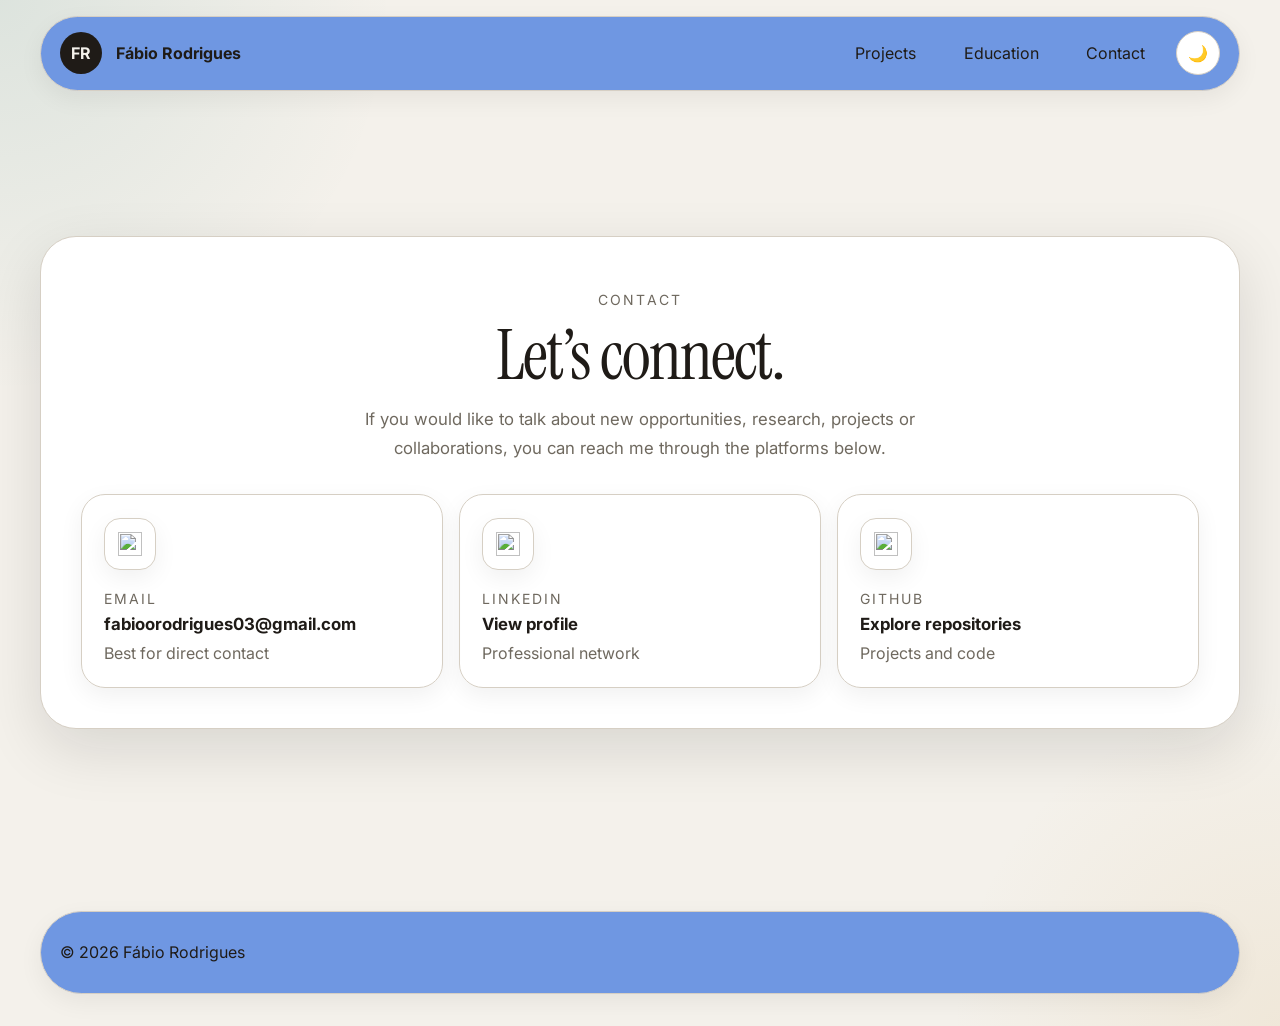
==== contact.html @ 783aea2a "Contact Page Developed" ====
<!DOCTYPE html>
<html lang="pt">
<head>
  <meta charset="UTF-8" />
  <meta name="viewport" content="width=device-width, initial-scale=1.0" />
  <title>Contact | Fábio Rodrigues</title>
  <meta
    name="description"
    content="Página de contacto de Fábio Rodrigues."
  />

  <link rel="preconnect" href="https://fonts.googleapis.com" />
  <link rel="preconnect" href="https://fonts.gstatic.com" crossorigin />
  <link
    href="https://fonts.googleapis.com/css2?family=Instrument+Serif:ital@0;1&family=Inter:wght@400;500;600;700;800&display=swap"
    rel="stylesheet"
  />

  <link rel="stylesheet" href="style.css" />
  <script src="script.js" defer></script>
</head>
<body>
  <a class="skip-link" href="#main">Saltar para o conteúdo</a>

  <header class="site-header">
    <div class="container topbar">
      <a href="index.html" class="brand" aria-label="Homepage de Fábio Rodrigues">
        <span class="brand-mark">FR</span>
        <span class="brand-text">Fábio Rodrigues</span>
      </a>

      <button
        class="menu-toggle"
        type="button"
        aria-label="Abrir menu"
        aria-expanded="false"
        aria-controls="site-menu"
      >
        <span></span>
        <span></span>
        <span></span>
      </button>

      <nav class="site-nav" id="site-menu">
        <a href="projects.html">Projects</a>
        <a href="education.html">Education</a>
        <a href="contact.html" aria-current="page">Contact</a>
        <button class="theme-toggle" type="button" data-theme-toggle aria-label="Mudar tema">
          <span class="theme-icon">🌙</span>
        </button>
      </nav>
    </div>
  </header>

  <main id="main" class="contact-page">
    <section class="contact-hero">
      <div class="container">
        <div class="contact-shell">
          <p class="eyebrow">Contact</p>
          <h1>Let’s connect.</h1>
          <p class="contact-intro">
            If you would like to talk about new opportunities, research, projects or collaborations,
            you can reach me through the platforms below.
          </p>

          <div class="contact-actions">
            <a class="contact-card" href="mailto:fabioorodrigues03@gmail.com">
              <span class="contact-icon" aria-hidden="true">
                <img
                  src="https://cdn.simpleicons.org/gmail/EA4335"
                  alt=""
                  width="24"
                  height="24"
                  loading="lazy"
                />
              </span>
              <span class="contact-label">Email</span>
              <strong>fabioorodrigues03@gmail.com</strong>
              <span class="contact-note">Best for direct contact</span>
            </a>

            <a
              class="contact-card"
              href="https://www.linkedin.com/in/f%C3%A1bio-rodrigues-b05b95277/"
              target="_blank"
              rel="noopener noreferrer"
            >
              <span class="contact-icon" aria-hidden="true">
                <img
                  src="https://upload.wikimedia.org/wikipedia/commons/8/81/LinkedIn_icon.svg"
                  alt=""
                  width="24"
                  height="24"
                  loading="lazy"
                />
              </span>
              <span class="contact-label">LinkedIn</span>
              <strong>View profile</strong>
              <span class="contact-note">Professional network</span>
            </a>

            <a
              class="contact-card"
              href="https://github.com/forodrigues"
              target="_blank"
              rel="noopener noreferrer"
            >
              <span class="contact-icon" aria-hidden="true">
                <img
                  src="https://cdn.simpleicons.org/github/181717"
                  alt=""
                  width="24"
                  height="24"
                  loading="lazy"
                />
              </span>
              <span class="contact-label">GitHub</span>
              <strong>Explore repositories</strong>
              <span class="contact-note">Projects and code</span>
            </a>
          </div>

          
        </div>
      </div>
    </section>
  </main>

  <footer class="site-footer">
    <div class="container topbar">
      <p>© 2026 Fábio Rodrigues</p>
      <div class="footer-links"></div>
    </div>
  </footer>
</body>
</html>
---- style.css ----
:root,
[data-theme="light"] {
  --bg: #f4f1eb;
  --surface: rgba(255, 255, 255, 0.58);
  --surface-solid: #ffffff;
  --text: #1f1b17;
  --muted: #6f695f;
  --line: #d6cfc4;
  --primary: #0f6c68;
  --primary-hover: #0a5451;
  --white: #ffffff;
  --topbar: #6f97e2;
  --hover: #ffffff;
  --radius-sm: 12px;
  --radius-md: 20px;
  --radius-lg: 32px;
  --radius-full: 999px;

  --shadow-sm: 0 8px 25px rgba(20, 18, 15, 0.06);
  --shadow-md: 0 20px 60px rgba(20, 18, 15, 0.12);

  --text-xs: clamp(0.75rem, 0.72rem + 0.2vw, 0.875rem);
  --text-sm: clamp(0.92rem, 0.88rem + 0.2vw, 1rem);
  --text-base: clamp(1rem, 0.96rem + 0.2vw, 1.1rem);
  --text-xl: clamp(2rem, 1.5rem + 1.7vw, 3.3rem);
  --text-hero: clamp(3rem, 2rem + 3vw, 5.4rem);

  --container: 1200px;
}

[data-theme="dark"] {
  --bg: #0a0a0a;
  --surface: rgba(23, 24, 28, 0.72);
  --surface-solid: #010b63;
  --text: #f3eee7;
  --muted: #b5aea3;
  --line: #35312c;
  --primary: #59b8b0;
  --primary-hover: #73c7c0;
  --topbar: #010b63;
  --hover: #ffffff;
  --shadow-sm: 0 8px 25px rgba(0, 0, 0, 0.18);
  --shadow-md: 0 20px 60px rgba(0, 0, 0, 0.28);
}

*,
*::before,
*::after {
  box-sizing: border-box;
}

html {
  scroll-behavior: smooth;
}

body {
  margin: 0;
  min-height: 100vh;
  overflow-x: hidden;
  overflow-y: auto;
  font-family: "Inter", sans-serif;
  color: var(--text);
  background:
    radial-gradient(circle at top left, rgba(15, 108, 104, 0.10), transparent 24%),
    radial-gradient(circle at bottom right, rgba(207, 162, 86, 0.12), transparent 20%),
    var(--bg);
}

a {
  color: inherit;
  text-decoration: none;
}

button {
  font: inherit;
  cursor: pointer;
  border: none;
  background: none;
}

img {
  display: block;
  max-width: 100%;
}

.skills {
  font-size: 20px;
  font-weight: bold;
  color: var(--text);
  margin-bottom: 1.75rem;
}

.skills-list {
  margin-top: 1.25rem;
  display: flex;
  flex-wrap: wrap;
  gap: 0.75rem;
  justify-content: center;
}

.stack-groups {
  margin-top: 1.5rem;
  display: grid;
  gap: 1rem;
}

.stack-group {
  text-align: center;
}

.stack-title {
  margin: 0 0 0.65rem;
  font-size: 0.78rem;
  font-weight: 700;
  letter-spacing: 0.08em;
  text-transform: uppercase;
  color: var(--muted);
}

.skills-list {
  display: flex;
  flex-wrap: wrap;
  justify-content: center;
  gap: 0.55rem;
}

.skill-pill {
  display: inline-flex;
  align-items: center;
  min-height: 30px;
  padding: 0.65rem 1rem;
  border-radius: var(--radius-full);
  font-size: var(--text-xs);
  font-weight: 500;
  box-shadow: var(--shadow-sm);
  transition: 0.25s ease;
  border: 1px solid transparent;
}

.skill-pill:hover {
  transform: translateY(-4px) scale(1.15);
  box-shadow:
    0 0 10px rgba(15, 108, 104, 0.25),
    0 0 20px rgba(15, 108, 104, 0.22),
    0 0 34px rgba(15, 108, 104, 0.18);
}

.skill-pill--pro {
  background: #e8f5ee;
  border-color: #b8ddc6;
  color: #1f6b45;
}

.skill-pill--learning {
  background: #fff7df;
  border-color: #ead79b;
  color: #8a6a12;
}

.container,
.footer-content {
  width: min(calc(100% - 2rem), var(--container));
  margin-inline: auto;
}

.skip-link {
  position: absolute;
  left: -9999px;
}

.skip-link:focus {
  top: 1rem;
  left: 1rem;
  z-index: 999;
  padding: 0.75rem 1rem;
  border-radius: var(--radius-sm);
  background: var(--primary);
  color: var(--white);
}

.site-header {
  padding-top: 1rem;
}

.topbar,
.hero-card,
.footer-content {
  border: 1px solid var(--line);
  background: var(--surface);
  backdrop-filter: blur(16px);
  box-shadow: var(--shadow-sm);
}

.topbar {
  display: flex;
  align-items: center;
  justify-content: space-between;
  gap: 1rem;
  padding: 0.9rem 1.2rem;
  border-radius: var(--radius-full);
  background: var(--topbar);
}

.brand {
  display: inline-flex;
  align-items: center;
  gap: 0.85rem;
  min-height: 44px;
  font-weight: 700;
}

.brand-mark,
.theme-toggle,
.menu-toggle {
  display: grid;
  place-items: center;
}

.brand-mark {
  width: 42px;
  height: 42px;
  border-radius: 50%;
  background: var(--text);
  color: var(--bg);
  font-size: var(--text-sm);
}

.brand-text {
  font-size: var(--text-sm);
}

.site-nav {
  display: flex;
  align-items: center;
  gap: 0.85rem;
}

.site-nav a,
.theme-toggle,
.menu-toggle {
  min-height: 44px;
  border: 1px solid transparent;
  border-radius: var(--radius-full);
}

.site-nav a {
  display: inline-flex;
  align-items: center;
  padding: 0 1rem;
  color: var(--text);
  transition: 0.25s ease;
}

.site-nav a:hover {
  color: black;
  background: var(--hover);
  border-color: var(--line);
}

.theme-toggle,
.menu-toggle {
  width: 44px;
  background: white;
  border-color: var(--line);
}

.menu-toggle {
  display: none;
  gap: 4px;
}

.menu-toggle span {
  width: 18px;
  height: 2px;
  border-radius: 999px;
  background: var(--text);
}

.hero-main {
  min-height: calc(100vh - 90px);
  display: grid;
  align-items: center;
}

.hero-shell {
  padding: 1.25rem 0 2rem;
}

.hero-card {
  padding: 2rem;
  border-radius: 36px;
  background: var(--surface-solid);
  box-shadow: var(--shadow-md);
}

.hero-top,
.text-box {
  text-align: center;
}

.hero-top,
.eyebrow,
.side-label {
  color: var(--muted);
  font-size: var(--text-xs);
  text-transform: uppercase;
  letter-spacing: 0.16em;
}

.hero-top {
  margin-bottom: 1.5rem;
}

.hero-grid {
  display: grid;
  grid-template-columns: 1fr 390px 1fr;
  gap: 2rem;
  align-items: center;
}


.text-box h1,
.text-box h2 {
  margin: 0 0 1rem;
  font-family: "Instrument Serif", serif;
  font-weight: 400;
  line-height: 0.92;
  letter-spacing: -0.03em;
  transform: translateX(-22px);
}

.text-box h1 {
  font-size: var(--text-hero);
}

.text-box h2 {
  font-size: var(--text-xl);
}



.text-box p,
.hero-text {
  color: var(--muted);
}

.text-box p {
  text-align: justify;
}

.hero-text {
  max-width: 30ch;
}

.left-copy {
  text-align: right;
}

.right-copy {
  text-align: left;
}

.left-copy .hero-text {
  margin-left: auto;
}

.hero-image-wrap {
  position: relative;
  display: flex;
  justify-content: center;
  align-items: center;
}

.hero-image {
  position: relative;
  z-index: 2;
  width: 100%;
  max-width: 390px;
  aspect-ratio: 4 / 5;
  object-fit: cover;
  border-radius: 28px;
  background: var(--surface-solid);
}

.hero-image-bg {
  position: absolute;
  border-radius: 999px;
  opacity: 0.85;
  filter: blur(4px);
}

.hero-image-bg-1 {
  width: 180px;
  height: 180px;
  left: -25px;
  top: 40px;
  background: rgba(239, 124, 124, 0.58);
}

.hero-image-bg-2 {
  width: 220px;
  height: 220px;
  right: -25px;
  bottom: 30px;
  background: rgba(88, 183, 176, 0.34);
}

.hero-actions {
  margin-top: 1.5rem;
  display: flex;
  gap: 1rem;
  flex-wrap: wrap;
}

.btn {
  min-height: 48px;
  padding: 0.95rem 1.35rem;
  display: inline-flex;
  align-items: center;
  justify-content: center;
  border-radius: var(--radius-full);
  font-size: var(--text-sm);
  font-weight: 600;
  transition: 0.25s ease;
}

.btn:hover {
  transform: translateY(-2px);
}

.btn-primary {
  background: var(--primary);
  color: var(--white);
}

.btn-primary:hover {
  background: var(--primary-hover);
}

.btn-secondary {
  border: 1px solid var(--line);
  background: var(--surface-solid);
}

.site-footer {
  padding: 1.25rem 0 2rem;
}

.footer-content {
  padding: 1rem 1.25rem;
  border-radius: 24px;
  display: flex;
  justify-content: space-between;
  align-items: center;
  gap: 1rem;
  color: var(--muted);
  font-size: var(--text-sm);
}

.footer-links {
  display: flex;
  gap: 1rem;
  flex-wrap: wrap;
}

.footer-links a:hover {
  color: var(--text);
}

@media (max-width: 1024px) {
  .hero-main {
    min-height: auto;
  }

  .hero-grid {
    grid-template-columns: 1fr;
    text-align: center;
  }

  .left-copy,
  .right-copy {
    text-align: center;
  }

  .hero-text,
  .left-copy .hero-text {
    margin-inline: auto;
  }

  .hero-image-wrap {
    order: -1;
  }

  .hero-actions {
    justify-content: center;
  }
}

@media (max-width: 760px) {
  .topbar {
    flex-wrap: wrap;
  }

  .menu-toggle {
    display: grid;
  }

  .site-nav {
    width: 100%;
    display: none;
    flex-direction: column;
    align-items: stretch;
    padding-top: 0.5rem;
  }

  .site-nav.open {
    display: flex;
  }

  .site-nav a,
  .theme-toggle,
  .btn {
    width: 100%;
  }

  .site-nav a {
    justify-content: center;
    background: var(--surface-solid);
    border: 1px solid var(--line);
  }

  .theme-toggle {
    border-radius: 16px;
  }

  .hero-card {
    padding: 1.25rem;
    border-radius: 28px;
  }

  .hero-image {
    max-width: 290px;
  }

  .hero-actions,
  .footer-content {
    flex-direction: column;
  }

  .footer-content {
    text-align: center;
  }
}


.contact-page {
  padding: 2rem 0 3rem;
}

.contact-hero {
  min-height: calc(100vh - 180px);
  display: grid;
  align-items: center;
}

.contact-shell {
  padding: 2.5rem;
  border-radius: 36px;
  border: 1px solid var(--line);
  background: var(--surface-solid);
  box-shadow: var(--shadow-md);
  text-align: center;
}

.contact-shell h1 {
  margin: 0 0 1rem;
  font-family: "Instrument Serif", serif;
  font-size: var(--text-hero);
  font-weight: 400;
  line-height: 0.95;
  letter-spacing: -0.03em;
}

.contact-intro {
  max-width: 56ch;
  margin: 0 auto 2rem;
  color: var(--muted);
  font-size: 1.05rem;
  line-height: 1.7;
}

.contact-actions {
  display: grid;
  grid-template-columns: repeat(3, 1fr);
  gap: 1rem;
  margin-top: 2rem;
}

.contact-card {
  display: flex;
  flex-direction: column;
  align-items: flex-start;
  text-align: left;
  gap: 0.45rem;
  min-height: 170px;
  padding: 1.4rem;
  border-radius: 24px;
  border: 1px solid var(--line);
  background: var(--surface);
  box-shadow: var(--shadow-sm);
  transition: transform 0.25s ease, box-shadow 0.25s ease, border-color 0.25s ease;
}

.contact-card:hover {
  transform: translateY(-6px);
  box-shadow: var(--shadow-md);
  border-color: var(--primary);
}

.contact-label {
  font-size: var(--text-xs);
  text-transform: uppercase;
  letter-spacing: 0.14em;
  color: var(--muted);
}

.contact-card strong {
  font-size: 1.05rem;
  color: var(--text);
}

.contact-note {
  color: var(--muted);
  font-size: var(--text-sm);
  line-height: 1.5;
}

.contact-footer-note {
  margin-top: 2rem;
  color: var(--muted);
  font-size: var(--text-sm);
}

@media (max-width: 960px) {
  .contact-actions {
    grid-template-columns: 1fr;
  }

  .contact-shell {
    padding: 1.5rem;
    border-radius: 28px;
  }
}

.contact-icon {
  width: 52px;
  height: 52px;
  display: inline-grid;
  place-items: center;
  margin-bottom: 0.8rem;
  border-radius: 16px;
  background: white;
  border: 1px solid var(--line);
  box-shadow: var(--shadow-sm);
}

.contact-icon img {
  width: 24px;
  height: 24px;
  object-fit: contain;
}

.contact-card:hover .contact-icon {
  transform: translateY(-2px) scale(1.05);
  transition: transform 0.25s ease;
}
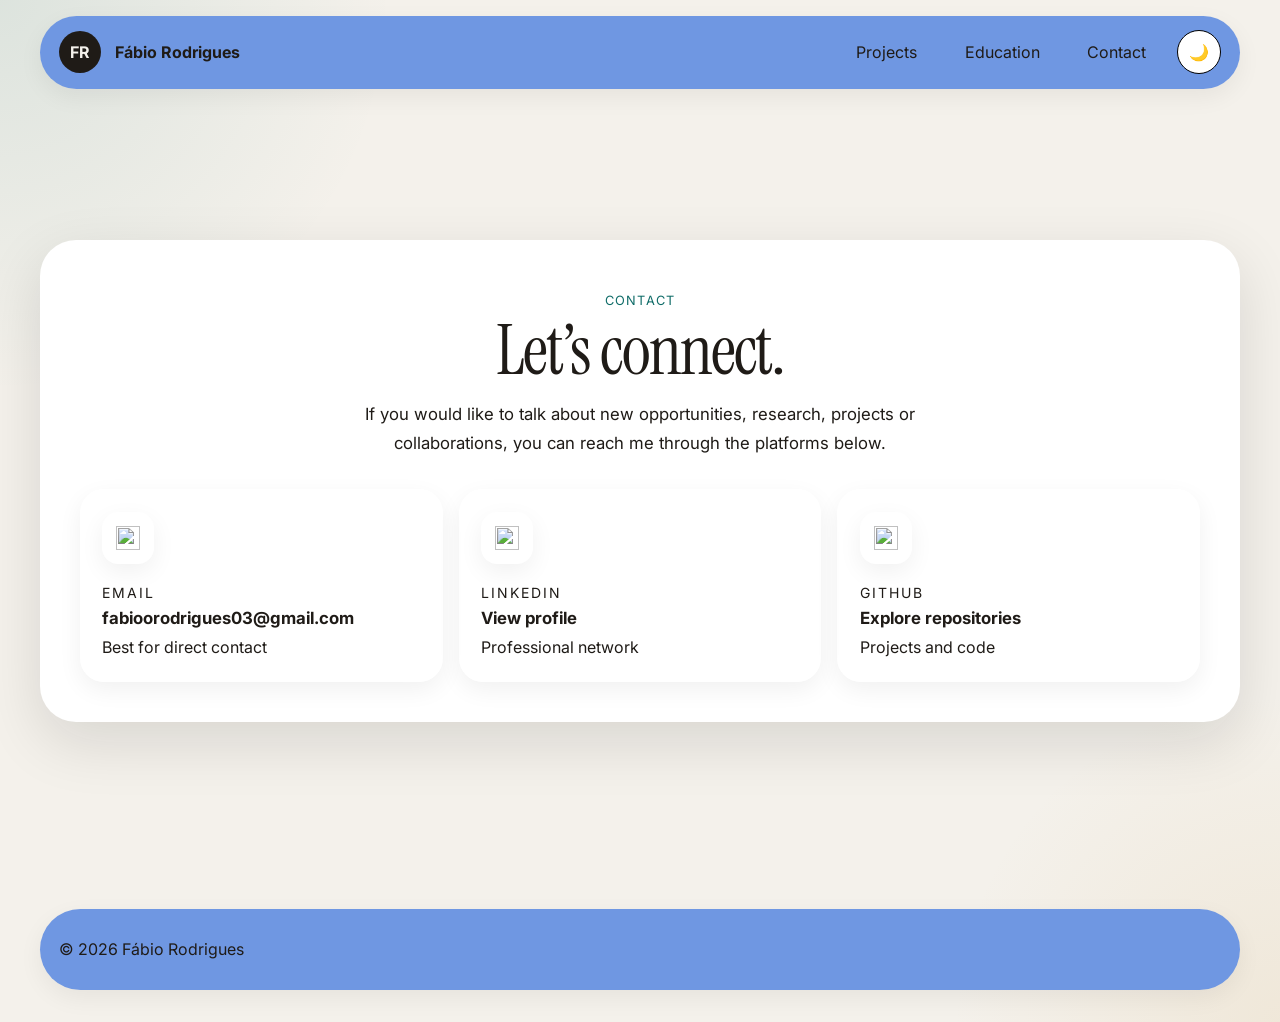
==== commit f1c82f01: "Fixed Light/Dark Mode" ====
--- a/contact.html
+++ b/contact.html
@@ -3,6 +3,20 @@
 <head>
   <meta charset="UTF-8" />
   <meta name="viewport" content="width=device-width, initial-scale=1.0" />
+  <script>
+  (function () {
+    try {
+      const savedTheme = localStorage.getItem("theme");
+      const theme =
+        savedTheme ||
+        (window.matchMedia("(prefers-color-scheme: dark)").matches ? "dark" : "light");
+      document.documentElement.setAttribute("data-theme", theme);
+    } catch (e) {
+      const theme = window.matchMedia("(prefers-color-scheme: dark)").matches ? "dark" : "light";
+      document.documentElement.setAttribute("data-theme", theme);
+    }
+  })();
+  </script>
   <title>Contact | Fábio Rodrigues</title>
   <meta
     name="description"
--- a/style.css
+++ b/style.css
@@ -4,13 +4,14 @@
   --surface: rgba(255, 255, 255, 0.58);
   --surface-solid: #ffffff;
   --text: #1f1b17;
-  --muted: #6f695f;
-  --line: #d6cfc4;
-  --primary: #0f6c68;
-  --primary-hover: #0a5451;
+  --text-muted: #6f695f;
+  --border-color: #d6cfc4;
+  --accent: #0f6c68;
+  --accent-hover: #0a5451;
   --white: #ffffff;
   --topbar: #6f97e2;
   --hover: #ffffff;
+
   --radius-sm: 12px;
   --radius-md: 20px;
   --radius-lg: 32px;
@@ -33,16 +34,17 @@
   --surface: rgba(23, 24, 28, 0.72);
   --surface-solid: #010b63;
   --text: #f3eee7;
-  --muted: #b5aea3;
-  --line: #35312c;
-  --primary: #59b8b0;
-  --primary-hover: #73c7c0;
+  --text-muted: #b5aea3;
+  --border-color: #35312c;
+  --accent: #59b8b0;
+  --accent-hover: #73c7c0;
+  --white: #ffffff;
   --topbar: #010b63;
   --hover: #ffffff;
+
   --shadow-sm: 0 8px 25px rgba(0, 0, 0, 0.18);
   --shadow-md: 0 20px 60px rgba(0, 0, 0, 0.28);
 }
-
 *,
 *::before,
 *::after {
@@ -673,4 +675,156 @@
 .contact-card:hover .contact-icon {
   transform: translateY(-2px) scale(1.05);
   transition: transform 0.25s ease;
-}+}
+
+/* EDUCATION PAGE */
+
+.page-hero {
+  padding: 1rem 0 1rem;
+}
+
+.page-hero h1 {
+  font-family: "Instrument Serif", serif;
+  font-size: clamp(2.5rem, 5vw, 4.5rem);
+  margin-bottom: 0.25rem;
+  margin-top: 0.25rem;
+}
+
+.page-intro {
+  max-width: 60ch;
+  color: var(--text-muted);
+}
+
+.education-overview.section {
+  padding-top: 0;
+  padding-bottom: 0
+}
+
+
+.section {
+  padding: 3rem 0;
+}
+
+.degree-grid {
+  display: grid;
+  grid-template-columns: repeat(2, minmax(0, 1fr));
+  gap: 1.5rem;
+}
+
+.degree-card,
+.timeline-item {
+  background: var(--surface-solid);
+  border: 1px solid var(--border-color);
+  border-radius: 1.25rem;
+  padding: 1.5rem;
+  box-shadow: 0 10px 30px rgba(0, 0, 0, 0.04);
+}
+
+.degree-type,
+.eyebrow {
+  font-size: 0.8rem;
+  text-transform: uppercase;
+  letter-spacing: 0.08em;
+  color: var(--accent);
+  margin-bottom: 0.6rem;
+}
+
+.degree-card h2,
+.section-heading h2,
+.timeline-item h3 {
+  margin-bottom: 0.5rem;
+}
+
+.degree-school,
+.degree-meta,
+.timeline-item p,
+.timeline-item span {
+  color: var(--text-muted);
+}
+
+.detail-list {
+  margin-top: 1rem;
+  padding-left: 1.1rem;
+}
+
+.detail-list li + li {
+  margin-top: 0.5rem;
+}
+
+.info-blocks .container {
+  display: grid;
+  gap: 2rem;
+  margin-left: 0rem;
+}
+
+.section-heading {
+  margin-bottom: 1rem;
+}
+
+.timeline-list {
+  display: grid;
+  gap: 1rem;
+}
+
+@media (max-width: 900px) {
+  .degree-grid {
+    grid-template-columns: 1fr;
+  }
+}
+
+.degree-card-clickable {
+  position: relative;
+}
+
+.degree-card-main-link {
+  display: block;
+  color: inherit;
+  text-decoration: none;
+  transition: transform 0.25s ease, box-shadow 0.25s ease, border-color 0.25s ease;
+}
+
+.degree-card-clickable:hover,
+.degree-card-clickable:focus-within {
+  transform: translateY(-10px);
+  box-shadow: 0 14px 32px rgba(233, 2, 2, 0.08);
+  border-color: var(--accent);
+  background-color: var(--topbar);
+}
+
+.degree-card-main-link {
+  display: block;
+  color: inherit;
+  text-decoration: none;
+}
+
+.degree-link-note {
+  display: inline-flex;
+  align-items: center;
+  margin-top: 1rem;
+  font-size: 0.95rem;
+  font-weight: 600;
+  color: var(--accent);
+  transition: transform 0.25s ease, color 0.25s ease;
+}
+
+.timeline-item-clickable {
+  position: relative;
+  transition: transform 0.25s ease, box-shadow 0.25s ease, border-color 0.25s ease;
+}
+
+.timeline-main-link {
+  display: block;
+  color: inherit;
+  text-decoration: none;
+}
+
+.timeline-item-clickable:hover,
+.timeline-item-clickable:focus-within {
+  transform: translateY(-10px);
+  box-shadow: 0 14px 32px rgba(233, 2, 2, 0.08);
+  border-color: var(--accent);
+  background-color: var(--topbar);
+}
+
+
+
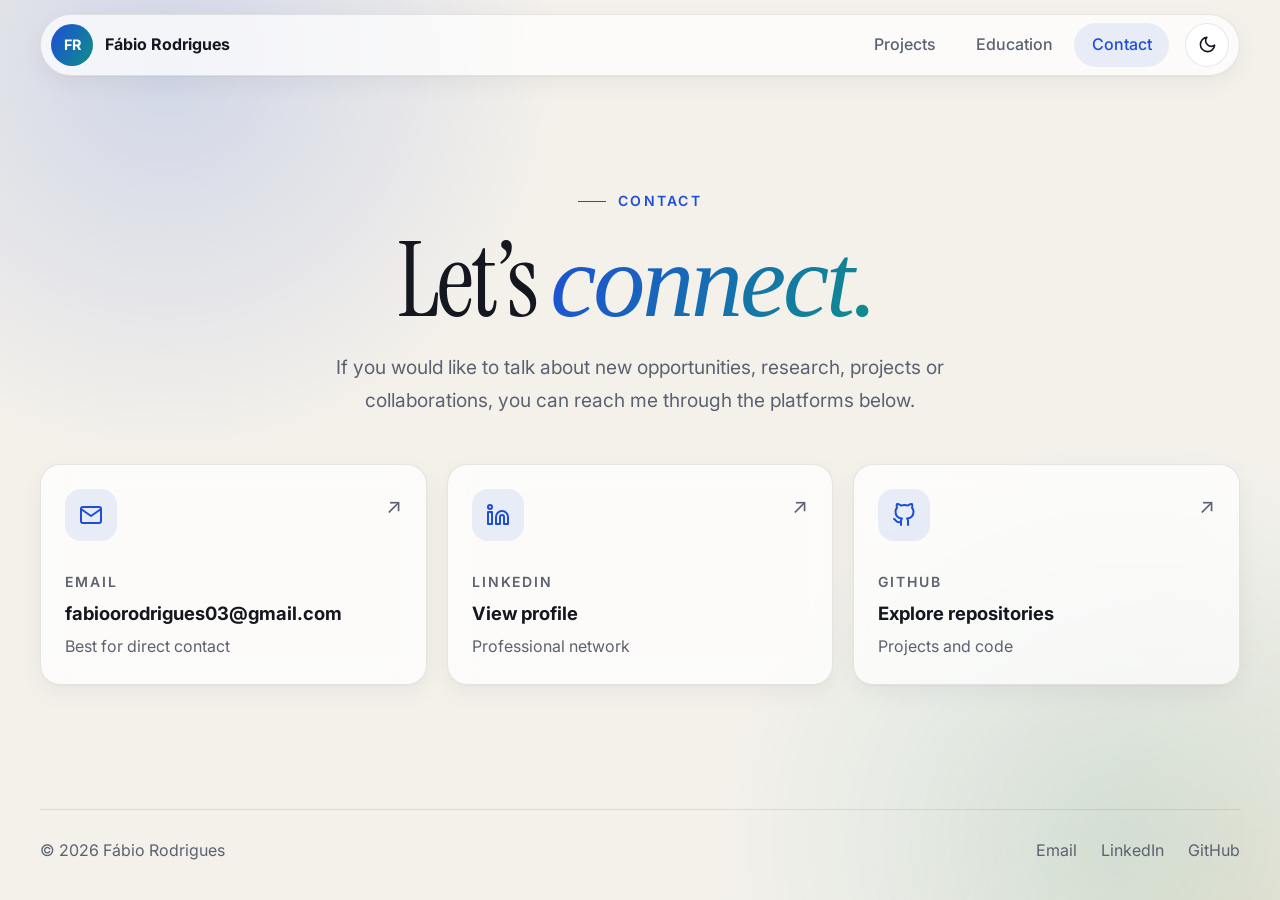
==== commit c46c639f: "Redesign site to look more polished and work well on mobile" ====
--- a/contact.html
+++ b/contact.html
@@ -5,6 +5,7 @@
   <meta name="viewport" content="width=device-width, initial-scale=1.0" />
   <script>
   (function () {
+    document.documentElement.classList.add("js");
     try {
       const savedTheme = localStorage.getItem("theme");
       const theme =
@@ -43,26 +44,35 @@
         <span class="brand-text">Fábio Rodrigues</span>
       </a>
 
-      <button
-        class="menu-toggle"
-        type="button"
-        aria-label="Abrir menu"
-        aria-expanded="false"
-        aria-controls="site-menu"
-      >
-        <span></span>
-        <span></span>
-        <span></span>
-      </button>
-
       <nav class="site-nav" id="site-menu">
         <a href="projects.html">Projects</a>
         <a href="education.html">Education</a>
         <a href="contact.html" aria-current="page">Contact</a>
+      </nav>
+
+      <div class="topbar-actions">
         <button class="theme-toggle" type="button" data-theme-toggle aria-label="Mudar tema">
-          <span class="theme-icon">🌙</span>
+          <svg class="icon-moon" viewBox="0 0 24 24" fill="none" stroke="currentColor" stroke-width="2" stroke-linecap="round" stroke-linejoin="round" aria-hidden="true">
+            <path d="M21 12.79A9 9 0 1 1 11.21 3 7 7 0 0 0 21 12.79z" />
+          </svg>
+          <svg class="icon-sun" viewBox="0 0 24 24" fill="none" stroke="currentColor" stroke-width="2" stroke-linecap="round" stroke-linejoin="round" aria-hidden="true">
+            <circle cx="12" cy="12" r="5" />
+            <path d="M12 1v2M12 21v2M4.22 4.22l1.42 1.42M18.36 18.36l1.42 1.42M1 12h2M21 12h2M4.22 19.78l1.42-1.42M18.36 5.64l1.42-1.42" />
+          </svg>
         </button>
-      </nav>
+
+        <button
+          class="menu-toggle"
+          type="button"
+          aria-label="Abrir menu"
+          aria-expanded="false"
+          aria-controls="site-menu"
+        >
+          <span></span>
+          <span></span>
+          <span></span>
+        </button>
+      </div>
     </div>
   </header>
 
@@ -71,22 +81,22 @@
       <div class="container">
         <div class="contact-shell">
           <p class="eyebrow">Contact</p>
-          <h1>Let’s connect.</h1>
+          <h1><span class="line"><span>Let’s <em>connect.</em></span></span></h1>
           <p class="contact-intro">
             If you would like to talk about new opportunities, research, projects or collaborations,
             you can reach me through the platforms below.
           </p>
 
           <div class="contact-actions">
-            <a class="contact-card" href="mailto:fabioorodrigues03@gmail.com">
-              <span class="contact-icon" aria-hidden="true">
-                <img
-                  src="https://cdn.simpleicons.org/gmail/EA4335"
-                  alt=""
-                  width="24"
-                  height="24"
-                  loading="lazy"
-                />
+            <a class="contact-card" href="mailto:fabioorodrigues03@gmail.com" data-reveal>
+              <span class="contact-card-top">
+                <span class="contact-icon" aria-hidden="true">
+                  <svg viewBox="0 0 24 24" fill="none" stroke="currentColor" stroke-width="2" stroke-linecap="round" stroke-linejoin="round">
+                    <path d="M4 4h16c1.1 0 2 .9 2 2v12c0 1.1-.9 2-2 2H4c-1.1 0-2-.9-2-2V6c0-1.1.9-2 2-2z" />
+                    <polyline points="22,6 12,13 2,6" />
+                  </svg>
+                </span>
+                <span class="arrow" aria-hidden="true">↗</span>
               </span>
               <span class="contact-label">Email</span>
               <strong>fabioorodrigues03@gmail.com</strong>
@@ -98,15 +108,17 @@
               href="https://www.linkedin.com/in/f%C3%A1bio-rodrigues-b05b95277/"
               target="_blank"
               rel="noopener noreferrer"
+              data-reveal
             >
-              <span class="contact-icon" aria-hidden="true">
-                <img
-                  src="https://upload.wikimedia.org/wikipedia/commons/8/81/LinkedIn_icon.svg"
-                  alt=""
-                  width="24"
-                  height="24"
-                  loading="lazy"
-                />
+              <span class="contact-card-top">
+                <span class="contact-icon" aria-hidden="true">
+                  <svg viewBox="0 0 24 24" fill="none" stroke="currentColor" stroke-width="2" stroke-linecap="round" stroke-linejoin="round">
+                    <path d="M16 8a6 6 0 0 1 6 6v7h-4v-7a2 2 0 0 0-2-2 2 2 0 0 0-2 2v7h-4v-7a6 6 0 0 1 6-6z" />
+                    <rect x="2" y="9" width="4" height="12" />
+                    <circle cx="4" cy="4" r="2" />
+                  </svg>
+                </span>
+                <span class="arrow" aria-hidden="true">↗</span>
               </span>
               <span class="contact-label">LinkedIn</span>
               <strong>View profile</strong>
@@ -118,33 +130,35 @@
               href="https://github.com/forodrigues"
               target="_blank"
               rel="noopener noreferrer"
+              data-reveal
             >
-              <span class="contact-icon" aria-hidden="true">
-                <img
-                  src="https://cdn.simpleicons.org/github/181717"
-                  alt=""
-                  width="24"
-                  height="24"
-                  loading="lazy"
-                />
+              <span class="contact-card-top">
+                <span class="contact-icon" aria-hidden="true">
+                  <svg viewBox="0 0 24 24" fill="none" stroke="currentColor" stroke-width="2" stroke-linecap="round" stroke-linejoin="round">
+                    <path d="M9 19c-5 1.5-5-2.5-7-3m14 6v-3.87a3.37 3.37 0 0 0-.94-2.61c3.14-.35 6.44-1.54 6.44-7A5.44 5.44 0 0 0 20 4.77 5.07 5.07 0 0 0 19.91 1S18.73.65 16 2.48a13.38 13.38 0 0 0-7 0C6.27.65 5.09 1 5.09 1A5.07 5.07 0 0 0 5 4.77a5.44 5.44 0 0 0-1.5 3.78c0 5.42 3.3 6.61 6.44 7A3.37 3.37 0 0 0 9 18.13V22" />
+                  </svg>
+                </span>
+                <span class="arrow" aria-hidden="true">↗</span>
               </span>
               <span class="contact-label">GitHub</span>
               <strong>Explore repositories</strong>
               <span class="contact-note">Projects and code</span>
             </a>
           </div>
-
-          
         </div>
       </div>
     </section>
   </main>
 
   <footer class="site-footer">
-    <div class="container topbar">
+    <div class="container footer-content">
       <p>© 2026 Fábio Rodrigues</p>
-      <div class="footer-links"></div>
+      <div class="footer-links">
+        <a href="mailto:fabioorodrigues03@gmail.com">Email</a>
+        <a href="https://www.linkedin.com/in/f%C3%A1bio-rodrigues-b05b95277/" target="_blank" rel="noopener noreferrer">LinkedIn</a>
+        <a href="https://github.com/forodrigues" target="_blank" rel="noopener noreferrer">GitHub</a>
+      </div>
     </div>
   </footer>
 </body>
-</html>+</html>
--- a/style.css
+++ b/style.css
@@ -1,50 +1,83 @@
+/* TOKENS */
+
 :root,
 [data-theme="light"] {
+  color-scheme: light;
+
   --bg: #f4f1eb;
-  --surface: rgba(255, 255, 255, 0.58);
+  --surface: rgba(255, 255, 255, 0.72);
   --surface-solid: #ffffff;
-  --text: #1f1b17;
-  --text-muted: #6f695f;
-  --border-color: #d6cfc4;
-  --accent: #0f6c68;
-  --accent-hover: #0a5451;
+  --text: #14171f;
+  --text-muted: #5b6170;
+  --border-color: rgba(20, 23, 31, 0.1);
+  --accent: #1d4ed8;
+  --accent-hover: #1a3fb0;
+  --accent-2: #0f8f88;
+  --accent-soft: rgba(29, 78, 216, 0.09);
   --white: #ffffff;
-  --topbar: #6f97e2;
-  --hover: #ffffff;
+
+  --glow-1: rgba(29, 78, 216, 0.16);
+  --glow-2: rgba(15, 143, 136, 0.13);
+  --glow-3: rgba(207, 162, 86, 0.14);
+
+  --pro-bg: #e8f5ee;
+  --pro-border: #b8ddc6;
+  --pro-text: #1f6b45;
+
+  --gradient: linear-gradient(120deg, var(--accent), var(--accent-2));
 
   --radius-sm: 12px;
   --radius-md: 20px;
-  --radius-lg: 32px;
+  --radius-lg: 28px;
   --radius-full: 999px;
 
-  --shadow-sm: 0 8px 25px rgba(20, 18, 15, 0.06);
-  --shadow-md: 0 20px 60px rgba(20, 18, 15, 0.12);
+  --shadow-sm: 0 1px 2px rgba(20, 23, 31, 0.04), 0 8px 24px rgba(20, 23, 31, 0.05);
+  --shadow-md: 0 2px 4px rgba(20, 23, 31, 0.04), 0 24px 60px rgba(20, 23, 31, 0.12);
+  --shadow-accent: 0 18px 44px rgba(29, 78, 216, 0.16);
 
   --text-xs: clamp(0.75rem, 0.72rem + 0.2vw, 0.875rem);
   --text-sm: clamp(0.92rem, 0.88rem + 0.2vw, 1rem);
   --text-base: clamp(1rem, 0.96rem + 0.2vw, 1.1rem);
-  --text-xl: clamp(2rem, 1.5rem + 1.7vw, 3.3rem);
-  --text-hero: clamp(3rem, 2rem + 3vw, 5.4rem);
-
+  --text-xl: clamp(2rem, 1.5rem + 1.7vw, 3rem);
+  --text-hero: clamp(3.4rem, 1.9rem + 7vw, 8rem);
+
+  --font-serif: "Instrument Serif", Georgia, serif;
+  --font-sans: "Inter", system-ui, sans-serif;
+
+  --ease: cubic-bezier(0.22, 1, 0.36, 1);
   --container: 1200px;
+  --header-offset: 96px;
 }
 
 [data-theme="dark"] {
-  --bg: #0a0a0a;
-  --surface: rgba(23, 24, 28, 0.72);
-  --surface-solid: #010b63;
-  --text: #f3eee7;
-  --text-muted: #b5aea3;
-  --border-color: #35312c;
-  --accent: #59b8b0;
-  --accent-hover: #73c7c0;
-  --white: #ffffff;
-  --topbar: #010b63;
-  --hover: #ffffff;
-
-  --shadow-sm: 0 8px 25px rgba(0, 0, 0, 0.18);
-  --shadow-md: 0 20px 60px rgba(0, 0, 0, 0.28);
-}
+  color-scheme: dark;
+
+  --bg: #070a12;
+  --surface: rgba(17, 23, 38, 0.72);
+  --surface-solid: #0f1524;
+  --text: #eef1f7;
+  --text-muted: #9aa3b5;
+  --border-color: rgba(255, 255, 255, 0.09);
+  --accent: #7ea6ff;
+  --accent-hover: #a3c0ff;
+  --accent-2: #4fd1c5;
+  --accent-soft: rgba(126, 166, 255, 0.12);
+
+  --glow-1: rgba(64, 106, 255, 0.22);
+  --glow-2: rgba(45, 180, 170, 0.14);
+  --glow-3: rgba(126, 166, 255, 0.1);
+
+  --pro-bg: rgba(52, 211, 153, 0.1);
+  --pro-border: rgba(52, 211, 153, 0.3);
+  --pro-text: #7ee0b5;
+
+  --shadow-sm: 0 1px 2px rgba(0, 0, 0, 0.3), 0 8px 24px rgba(0, 0, 0, 0.25);
+  --shadow-md: 0 2px 4px rgba(0, 0, 0, 0.3), 0 24px 60px rgba(0, 0, 0, 0.45);
+  --shadow-accent: 0 18px 44px rgba(64, 106, 255, 0.18);
+}
+
+/* BASE */
+
 *,
 *::before,
 *::after {
@@ -53,19 +86,55 @@
 
 html {
   scroll-behavior: smooth;
+  background: var(--bg);
+  -webkit-text-size-adjust: 100%;
 }
 
 body {
+  position: relative;
   margin: 0;
   min-height: 100vh;
-  overflow-x: hidden;
-  overflow-y: auto;
-  font-family: "Inter", sans-serif;
+  min-height: 100svh;
+  display: flex;
+  flex-direction: column;
+  overflow-x: clip;
+  font-family: var(--font-sans);
+  font-size: var(--text-base);
+  line-height: 1.6;
   color: var(--text);
+  -webkit-font-smoothing: antialiased;
+}
+
+/* Ambient background glows */
+body::before,
+body::after {
+  content: "";
+  position: fixed;
+  z-index: -1;
+  width: 70vmax;
+  height: 70vmax;
+  border-radius: 50%;
+  pointer-events: none;
+}
+
+body::before {
+  top: -30vmax;
+  left: -22vmax;
+  background: radial-gradient(circle, var(--glow-1), transparent 62%);
+  animation: drift-a 26s ease-in-out infinite alternate;
+}
+
+body::after {
+  right: -26vmax;
+  bottom: -34vmax;
   background:
-    radial-gradient(circle at top left, rgba(15, 108, 104, 0.10), transparent 24%),
-    radial-gradient(circle at bottom right, rgba(207, 162, 86, 0.12), transparent 20%),
-    var(--bg);
+    radial-gradient(closest-side at 45% 45%, var(--glow-2), transparent),
+    radial-gradient(closest-side at 58% 56%, var(--glow-3), transparent);
+  animation: drift-b 32s ease-in-out infinite alternate;
+}
+
+main {
+  flex: 1;
 }
 
 a {
@@ -75,94 +144,43 @@
 
 button {
   font: inherit;
+  color: inherit;
   cursor: pointer;
   border: none;
   background: none;
 }
 
-img {
+img,
+svg {
   display: block;
   max-width: 100%;
 }
 
-.skills {
-  font-size: 20px;
-  font-weight: bold;
-  color: var(--text);
-  margin-bottom: 1.75rem;
-}
-
-.skills-list {
-  margin-top: 1.25rem;
-  display: flex;
-  flex-wrap: wrap;
-  gap: 0.75rem;
-  justify-content: center;
-}
-
-.stack-groups {
-  margin-top: 1.5rem;
-  display: grid;
-  gap: 1rem;
-}
-
-.stack-group {
-  text-align: center;
-}
-
-.stack-title {
-  margin: 0 0 0.65rem;
-  font-size: 0.78rem;
-  font-weight: 700;
-  letter-spacing: 0.08em;
-  text-transform: uppercase;
-  color: var(--muted);
-}
-
-.skills-list {
-  display: flex;
-  flex-wrap: wrap;
-  justify-content: center;
-  gap: 0.55rem;
-}
-
-.skill-pill {
-  display: inline-flex;
-  align-items: center;
-  min-height: 30px;
-  padding: 0.65rem 1rem;
-  border-radius: var(--radius-full);
-  font-size: var(--text-xs);
-  font-weight: 500;
-  box-shadow: var(--shadow-sm);
-  transition: 0.25s ease;
-  border: 1px solid transparent;
-}
-
-.skill-pill:hover {
-  transform: translateY(-4px) scale(1.15);
-  box-shadow:
-    0 0 10px rgba(15, 108, 104, 0.25),
-    0 0 20px rgba(15, 108, 104, 0.22),
-    0 0 34px rgba(15, 108, 104, 0.18);
-}
-
-.skill-pill--pro {
-  background: #e8f5ee;
-  border-color: #b8ddc6;
-  color: #1f6b45;
-}
-
-.skill-pill--learning {
-  background: #fff7df;
-  border-color: #ead79b;
-  color: #8a6a12;
-}
-
-.container,
-.footer-content {
+h1,
+h2,
+h3,
+p {
+  margin: 0;
+}
+
+::selection {
+  background: var(--accent);
+  color: var(--white);
+}
+
+:focus-visible {
+  outline: 2px solid var(--accent);
+  outline-offset: 3px;
+  border-radius: 6px;
+}
+
+.container {
   width: min(calc(100% - 2rem), var(--container));
   margin-inline: auto;
+}
+
+.section {
+  padding: clamp(3rem, 7vw, 5.5rem) 0;
 }
 
 .skip-link {
@@ -176,55 +194,162 @@
   z-index: 999;
   padding: 0.75rem 1rem;
   border-radius: var(--radius-sm);
-  background: var(--primary);
+  background: var(--accent);
   color: var(--white);
 }
 
+.eyebrow {
+  display: flex;
+  align-items: flex-start;
+  gap: 0.75rem;
+  font-size: var(--text-xs);
+  font-weight: 600;
+  text-transform: uppercase;
+  letter-spacing: 0.16em;
+  color: var(--accent);
+}
+
+.eyebrow::before {
+  content: "";
+  flex: none;
+  width: 28px;
+  height: 1px;
+  margin-top: 0.8em;
+  background: currentColor;
+}
+
+.section-heading {
+  display: grid;
+  gap: 0.75rem;
+}
+
+.section-heading h2 {
+  font-family: var(--font-serif);
+  font-size: var(--text-xl);
+  font-weight: 400;
+  line-height: 1.05;
+  letter-spacing: -0.01em;
+}
+
+.arrow {
+  display: inline-block;
+  transition: transform 0.35s var(--ease);
+}
+
+/* Shared card surface with a cursor-following glow */
+.degree-card,
+.timeline-item,
+.contact-card,
+.stack-group,
+.explore-card {
+  position: relative;
+  isolation: isolate;
+  overflow: hidden;
+  background: var(--surface);
+  border: 1px solid var(--border-color);
+  border-radius: var(--radius-md);
+  box-shadow: var(--shadow-sm);
+  backdrop-filter: blur(14px);
+  -webkit-backdrop-filter: blur(14px);
+  transition:
+    transform 0.45s var(--ease),
+    box-shadow 0.45s var(--ease),
+    border-color 0.3s ease;
+}
+
+.degree-card::before,
+.timeline-item::before,
+.contact-card::before,
+.stack-group::before,
+.explore-card::before {
+  content: "";
+  position: absolute;
+  inset: 0;
+  z-index: -1;
+  background: radial-gradient(
+    420px circle at var(--mx, 50%) var(--my, 0%),
+    var(--accent-soft),
+    transparent 65%
+  );
+  opacity: 0;
+  transition: opacity 0.4s ease;
+}
+
+.degree-card:hover::before,
+.timeline-item:hover::before,
+.contact-card:hover::before,
+.stack-group:hover::before,
+.explore-card:hover::before {
+  opacity: 1;
+}
+
+/* SCROLL PROGRESS */
+
+.scroll-progress {
+  position: fixed;
+  inset: 0 0 auto 0;
+  z-index: 100;
+  height: 3px;
+  background: var(--gradient);
+  transform: scaleX(var(--progress, 0));
+  transform-origin: left;
+  pointer-events: none;
+}
+
+/* HEADER */
+
 .site-header {
-  padding-top: 1rem;
-}
-
-.topbar,
-.hero-card,
-.footer-content {
-  border: 1px solid var(--line);
-  background: var(--surface);
-  backdrop-filter: blur(16px);
-  box-shadow: var(--shadow-sm);
+  position: sticky;
+  top: 0;
+  z-index: 50;
+  padding: 0.85rem 0;
+  view-transition-name: site-header;
 }
 
 .topbar {
+  position: relative;
   display: flex;
   align-items: center;
   justify-content: space-between;
   gap: 1rem;
-  padding: 0.9rem 1.2rem;
+  padding: 0.5rem 0.6rem 0.5rem 0.65rem;
+  border: 1px solid var(--border-color);
   border-radius: var(--radius-full);
-  background: var(--topbar);
+  background: var(--surface);
+  backdrop-filter: blur(18px) saturate(1.4);
+  -webkit-backdrop-filter: blur(18px) saturate(1.4);
+  box-shadow: var(--shadow-sm);
+  transition: box-shadow 0.4s ease, background-color 0.4s ease;
+}
+
+.site-header.scrolled .topbar {
+  background: var(--surface-solid);
+  box-shadow: var(--shadow-md);
 }
 
 .brand {
   display: inline-flex;
   align-items: center;
-  gap: 0.85rem;
+  gap: 0.75rem;
   min-height: 44px;
   font-weight: 700;
 }
 
-.brand-mark,
-.theme-toggle,
-.menu-toggle {
+.brand-mark {
   display: grid;
   place-items: center;
-}
-
-.brand-mark {
   width: 42px;
   height: 42px;
   border-radius: 50%;
-  background: var(--text);
-  color: var(--bg);
-  font-size: var(--text-sm);
+  background: var(--gradient);
+  color: var(--white);
+  font-size: 0.9rem;
+  letter-spacing: 0.02em;
+  transition: transform 0.6s var(--ease);
+}
+
+.brand:hover .brand-mark {
+  transform: rotate(-12deg) scale(1.06);
 }
 
 .brand-text {
@@ -234,597 +359,1460 @@
 .site-nav {
   display: flex;
   align-items: center;
-  gap: 0.85rem;
-}
-
-.site-nav a,
-.theme-toggle,
-.menu-toggle {
-  min-height: 44px;
-  border: 1px solid transparent;
-  border-radius: var(--radius-full);
+  gap: 0.25rem;
+  margin-left: auto;
 }
 
 .site-nav a {
   display: inline-flex;
   align-items: center;
-  padding: 0 1rem;
+  min-height: 44px;
+  padding: 0 1.1rem;
+  border-radius: var(--radius-full);
+  font-size: var(--text-sm);
+  font-weight: 500;
+  color: var(--text-muted);
+  transition: color 0.25s ease, background-color 0.25s ease;
+}
+
+.site-nav a:hover {
   color: var(--text);
-  transition: 0.25s ease;
-}
-
-.site-nav a:hover {
-  color: black;
-  background: var(--hover);
-  border-color: var(--line);
+  background: color-mix(in srgb, var(--text) 6%, transparent);
+}
+
+.site-nav a[aria-current="page"] {
+  color: var(--accent);
+  background: var(--accent-soft);
+}
+
+.topbar-actions {
+  display: flex;
+  align-items: center;
+  gap: 0.4rem;
 }
 
 .theme-toggle,
 .menu-toggle {
+  position: relative;
+  display: grid;
+  place-items: center;
   width: 44px;
-  background: white;
-  border-color: var(--line);
+  height: 44px;
+  border: 1px solid var(--border-color);
+  border-radius: 50%;
+  background: var(--surface-solid);
+  transition: border-color 0.25s ease, transform 0.25s ease;
+}
+
+.theme-toggle:hover,
+.menu-toggle:hover {
+  border-color: var(--accent);
+}
+
+.theme-toggle:active,
+.menu-toggle:active {
+  transform: scale(0.94);
+}
+
+.theme-toggle svg {
+  grid-area: 1 / 1;
+  width: 19px;
+  height: 19px;
+  transition: transform 0.6s var(--ease), opacity 0.3s ease;
+}
+
+[data-theme="light"] .icon-sun,
+[data-theme="dark"] .icon-moon {
+  opacity: 0;
+  transform: rotate(90deg) scale(0.4);
 }
 
 .menu-toggle {
   display: none;
-  gap: 4px;
 }
 
 .menu-toggle span {
+  grid-area: 1 / 1;
   width: 18px;
   height: 2px;
   border-radius: 999px;
   background: var(--text);
-}
-
-.hero-main {
-  min-height: calc(100vh - 90px);
+  transition: transform 0.4s var(--ease), opacity 0.2s ease;
+}
+
+.menu-toggle span:nth-child(1) {
+  transform: translateY(-6px);
+}
+
+.menu-toggle span:nth-child(3) {
+  transform: translateY(6px);
+}
+
+.menu-toggle[aria-expanded="true"] span:nth-child(1) {
+  transform: rotate(45deg);
+}
+
+.menu-toggle[aria-expanded="true"] span:nth-child(2) {
+  opacity: 0;
+}
+
+.menu-toggle[aria-expanded="true"] span:nth-child(3) {
+  transform: rotate(-45deg);
+}
+
+/* BUTTONS */
+
+.btn {
+  position: relative;
+  overflow: hidden;
+  min-height: 52px;
+  padding: 0.95rem 1.6rem;
+  display: inline-flex;
+  align-items: center;
+  justify-content: center;
+  gap: 0.6rem;
+  border-radius: var(--radius-full);
+  font-size: var(--text-sm);
+  font-weight: 600;
+  transition:
+    transform 0.35s var(--ease),
+    box-shadow 0.35s var(--ease),
+    background-color 0.25s ease,
+    border-color 0.25s ease;
+}
+
+.btn:hover {
+  transform: translateY(-3px);
+}
+
+.btn:hover .arrow {
+  transform: translateX(4px);
+}
+
+.btn-primary {
+  background: var(--accent);
+  color: var(--white);
+  box-shadow: var(--shadow-accent);
+}
+
+[data-theme="dark"] .btn-primary {
+  color: #070a12;
+}
+
+.btn-primary::after {
+  content: "";
+  position: absolute;
+  inset: 0;
+  background: linear-gradient(110deg, transparent 30%, rgba(255, 255, 255, 0.35) 50%, transparent 70%);
+  transform: translateX(-120%);
+  transition: transform 0.8s var(--ease);
+}
+
+.btn-primary:hover::after {
+  transform: translateX(120%);
+}
+
+.btn-primary:hover {
+  background: var(--accent-hover);
+}
+
+.btn-secondary {
+  border: 1px solid var(--border-color);
+  background: var(--surface);
+}
+
+.btn-secondary:hover {
+  border-color: var(--accent);
+}
+
+/* HOME — HERO */
+
+.hero {
   display: grid;
   align-items: center;
-}
-
-.hero-shell {
-  padding: 1.25rem 0 2rem;
-}
-
-.hero-card {
-  padding: 2rem;
-  border-radius: 36px;
-  background: var(--surface-solid);
-  box-shadow: var(--shadow-md);
-}
-
-.hero-top,
-.text-box {
-  text-align: center;
-}
-
-.hero-top,
-.eyebrow,
-.side-label {
-  color: var(--muted);
-  font-size: var(--text-xs);
-  text-transform: uppercase;
-  letter-spacing: 0.16em;
-}
-
-.hero-top {
-  margin-bottom: 1.5rem;
+  overflow-x: clip;
+  min-height: calc(100svh - var(--header-offset) - 78px);
+  padding: clamp(1.5rem, 4vw, 3rem) 0 clamp(2.5rem, 5vw, 4rem);
 }
 
 .hero-grid {
   display: grid;
-  grid-template-columns: 1fr 390px 1fr;
-  gap: 2rem;
+  grid-template-columns: minmax(0, 1.15fr) minmax(0, 0.85fr);
+  gap: clamp(2rem, 5vw, 5rem);
   align-items: center;
 }
 
-
-.text-box h1,
-.text-box h2 {
-  margin: 0 0 1rem;
-  font-family: "Instrument Serif", serif;
+.hero-copy {
+  display: grid;
+  justify-items: start;
+  gap: 1.1rem;
+}
+
+.hero-title {
+  margin: 0.25rem 0 0.5rem;
+  font-family: var(--font-serif);
+  font-size: var(--text-hero);
   font-weight: 400;
   line-height: 0.92;
   letter-spacing: -0.03em;
-  transform: translateX(-22px);
-}
-
-.text-box h1 {
-  font-size: var(--text-hero);
-}
-
-.text-box h2 {
-  font-size: var(--text-xl);
-}
-
-
-
-.text-box p,
+}
+
+.hero-title em,
+.contact-shell h1 em {
+  padding-right: 0.08em;
+  background: var(--gradient);
+  -webkit-background-clip: text;
+  background-clip: text;
+  color: transparent;
+}
+
+/* Lines slide up from behind a mask */
+.line {
+  display: block;
+  overflow: hidden;
+  padding-bottom: 0.14em;
+  margin-bottom: -0.14em;
+}
+
+.line > span {
+  display: block;
+  animation: line-up 1.1s var(--ease) both;
+}
+
+.line:nth-child(2) > span {
+  animation-delay: 0.12s;
+}
+
+.hero-eyebrow,
+.hero-lead,
+.hero-text,
+.hero-actions,
+.page-hero .eyebrow,
+.page-intro,
+.contact-shell .eyebrow,
+.contact-intro {
+  animation: rise 0.9s var(--ease) both;
+}
+
+.hero-lead,
+.page-intro,
+.contact-intro {
+  animation-delay: 0.3s;
+}
+
 .hero-text {
-  color: var(--muted);
-}
-
-.text-box p {
+  animation-delay: 0.4s;
+}
+
+.hero-text + .hero-text {
+  animation-delay: 0.48s;
+}
+
+.hero-actions {
+  animation-delay: 0.58s;
+}
+
+/* Same column width for the three paragraphs so the justified edges line up */
+.hero-lead,
+.hero-text {
+  width: 100%;
+  max-width: 560px;
   text-align: justify;
 }
 
+.hero-lead {
+  font-size: clamp(1.15rem, 1rem + 0.7vw, 1.45rem);
+  line-height: 1.4;
+  color: var(--text);
+}
+
 .hero-text {
-  max-width: 30ch;
-}
-
-.left-copy {
-  text-align: right;
-}
-
-.right-copy {
-  text-align: left;
-}
-
-.left-copy .hero-text {
-  margin-left: auto;
+  color: var(--text-muted);
+}
+
+.hero-actions {
+  margin-top: 0.9rem;
+  display: flex;
+  gap: 0.85rem;
+  flex-wrap: wrap;
+}
+
+.hero-visual {
+  display: flex;
+  justify-content: center;
+  perspective: 1100px;
 }
 
 .hero-image-wrap {
   position: relative;
+  width: min(100%, 400px);
+  /* --px / --py go from -1 to 1 with the pointer (set in script.js) */
+  transform: rotateX(calc(var(--py, 0) * -5deg)) rotateY(calc(var(--px, 0) * 5deg));
+  transition: transform 0.5s var(--ease);
+}
+
+.hero-frame {
+  position: relative;
+  z-index: 2;
+  border-radius: var(--radius-lg);
+  box-shadow: var(--shadow-md);
+  animation: fade-in 0.8s ease 0.1s both;
+}
+
+/* Offset outline behind the portrait */
+.hero-frame::before {
+  content: "";
+  position: absolute;
+  inset: 0;
+  z-index: -1;
+  border: 1px solid color-mix(in srgb, var(--accent) 45%, transparent);
+  border-radius: inherit;
+  transform: translate(14px, 14px);
+}
+
+.hero-frame-clip {
+  overflow: hidden;
+  border-radius: inherit;
+  background: #f6f5f1;
+  animation: frame-in 1.3s var(--ease) 0.1s both;
+}
+
+.hero-image {
+  width: 100%;
+  height: auto;
+  aspect-ratio: 4 / 5;
+  object-fit: cover;
+  animation: image-settle 1.8s var(--ease) 0.1s both;
+}
+
+.hero-image-bg {
+  position: absolute;
+  z-index: 0;
+  border-radius: 50%;
+  filter: blur(42px);
+  opacity: 0.75;
+}
+
+.hero-image-bg-1 {
+  width: 210px;
+  height: 210px;
+  left: -60px;
+  top: 30px;
+  background: var(--glow-1);
+  animation: floaty 9s ease-in-out infinite;
+}
+
+.hero-image-bg-2 {
+  width: 250px;
+  height: 250px;
+  right: -60px;
+  bottom: 10px;
+  background: var(--glow-2);
+  animation: floaty 11s ease-in-out -4s infinite;
+}
+
+/* HOME — MARQUEE */
+
+.marquee {
+  overflow: hidden;
+  padding: 1.1rem 0;
+  border-block: 1px solid var(--border-color);
+  -webkit-mask-image: linear-gradient(90deg, transparent, #000 12%, #000 88%, transparent);
+  mask-image: linear-gradient(90deg, transparent, #000 12%, #000 88%, transparent);
+}
+
+.marquee-track {
+  display: flex;
+  width: max-content;
+  animation: marquee 42s linear infinite;
+}
+
+.marquee:hover .marquee-track {
+  animation-play-state: paused;
+}
+
+.marquee-track span {
+  display: inline-flex;
+  align-items: center;
+  font-family: var(--font-serif);
+  font-style: italic;
+  font-size: clamp(1.25rem, 1.05rem + 0.9vw, 1.75rem);
+  color: var(--text-muted);
+  white-space: nowrap;
+}
+
+.marquee-track span::after {
+  content: "✦";
+  margin: 0 1.5rem;
+  font-style: normal;
+  font-size: 0.6em;
+  color: var(--accent);
+}
+
+/* HOME — SKILLS */
+
+.skills-head {
+  margin-bottom: 2rem;
+}
+
+.stack-groups {
+  display: grid;
+  grid-template-columns: repeat(4, minmax(0, 1fr));
+  gap: 1.25rem;
+}
+
+.stack-group {
+  padding: 1.6rem;
+  text-align: center;
+}
+
+.stack-group:hover,
+.explore-card:hover {
+  transform: translateY(-6px);
+  border-color: color-mix(in srgb, var(--accent) 45%, transparent);
+  box-shadow: var(--shadow-md);
+}
+
+.stack-title {
+  margin-bottom: 1.1rem;
+  font-size: 0.78rem;
+  font-weight: 700;
+  letter-spacing: 0.1em;
+  text-transform: uppercase;
+  color: var(--text-muted);
+}
+
+.skills-list {
+  display: flex;
+  flex-wrap: wrap;
+  justify-content: center;
+  gap: 0.55rem;
+}
+
+.skill-pill {
+  display: inline-flex;
+  align-items: center;
+  min-height: 36px;
+  padding: 0.45rem 0.95rem;
+  border: 1px solid var(--pro-border);
+  border-radius: var(--radius-full);
+  background: var(--pro-bg);
+  color: var(--pro-text);
+  font-size: var(--text-xs);
+  font-weight: 600;
+  transition: transform 0.35s var(--ease), box-shadow 0.35s var(--ease);
+}
+
+.skill-pill:hover {
+  transform: translateY(-3px) scale(1.06);
+  box-shadow: var(--shadow-sm);
+}
+
+/* HOME — EXPLORE */
+
+.explore {
+  padding-top: 0;
+}
+
+.explore-grid {
+  display: grid;
+  grid-template-columns: repeat(3, minmax(0, 1fr));
+  gap: 1.25rem;
+  margin-top: 2rem;
+}
+
+.explore-card {
+  display: flex;
+  flex-direction: column;
+  gap: 0.75rem;
+  min-height: 230px;
+  padding: 1.6rem;
+}
+
+.explore-index {
+  font-size: var(--text-xs);
+  font-weight: 700;
+  letter-spacing: 0.12em;
+  color: var(--accent);
+}
+
+.explore-card h3 {
+  font-family: var(--font-serif);
+  font-size: clamp(1.8rem, 1.5rem + 1vw, 2.4rem);
+  font-weight: 400;
+  line-height: 1.05;
+}
+
+.explore-card p {
+  color: var(--text-muted);
+  font-size: var(--text-sm);
+}
+
+.explore-card .arrow {
+  margin-top: auto;
+  align-self: flex-start;
+  font-size: 1.4rem;
+  color: var(--accent);
+}
+
+.explore-card:hover .arrow {
+  transform: translateX(8px);
+}
+
+/* INNER PAGES — HERO */
+
+.page-hero {
+  padding: clamp(2rem, 6vw, 4.5rem) 0 clamp(1.75rem, 4vw, 3rem);
+}
+
+.page-hero .container {
+  display: grid;
+  gap: 1rem;
+}
+
+.page-hero h1,
+.contact-shell h1 {
+  font-family: var(--font-serif);
+  font-size: clamp(3.2rem, 2rem + 6vw, 6.5rem);
+  font-weight: 400;
+  line-height: 0.95;
+  letter-spacing: -0.03em;
+}
+
+.page-intro {
+  max-width: 58ch;
+  font-size: clamp(1.05rem, 1rem + 0.35vw, 1.25rem);
+  color: var(--text-muted);
+}
+
+/* EDUCATION */
+
+.education-overview.section {
+  padding-top: 0;
+  padding-bottom: clamp(1.5rem, 3vw, 2.5rem);
+}
+
+.degree-grid {
+  display: grid;
+  grid-template-columns: repeat(2, minmax(0, 1fr));
+  gap: 1.25rem;
+}
+
+.degree-card-main-link {
+  display: flex;
+  flex-direction: column;
+  height: 100%;
+  padding: clamp(1.4rem, 3vw, 2rem);
+}
+
+.degree-head {
+  display: flex;
+  align-items: flex-start;
+  justify-content: space-between;
+  gap: 1rem;
+  margin-bottom: 1.25rem;
+}
+
+.degree-type {
+  padding: 0.4rem 0.8rem;
+  border-radius: var(--radius-full);
+  background: var(--accent-soft);
+  font-size: 0.75rem;
+  font-weight: 700;
+  text-transform: uppercase;
+  letter-spacing: 0.1em;
+  color: var(--accent);
+}
+
+.degree-grade {
+  font-family: var(--font-serif);
+  font-size: clamp(2.6rem, 2rem + 2vw, 3.6rem);
+  line-height: 0.8;
+  font-variant-numeric: tabular-nums;
+  background: var(--gradient);
+  -webkit-background-clip: text;
+  background-clip: text;
+  color: transparent;
+}
+
+.degree-grade small {
+  font-size: 0.42em;
+  -webkit-text-fill-color: var(--text-muted);
+}
+
+.degree-card h2 {
+  margin-bottom: 0.5rem;
+  font-family: var(--font-serif);
+  font-size: clamp(1.7rem, 1.4rem + 1vw, 2.2rem);
+  font-weight: 400;
+  line-height: 1.1;
+}
+
+.degree-school {
+  font-weight: 600;
+}
+
+.degree-meta {
+  color: var(--text-muted);
+  font-size: var(--text-sm);
+}
+
+.detail-list {
+  display: grid;
+  gap: 0.6rem;
+  margin: 1.25rem 0 0;
+  padding: 1.25rem 0 0;
+  border-top: 1px solid var(--border-color);
+  list-style: none;
+  color: var(--text-muted);
+  font-size: var(--text-sm);
+}
+
+.detail-list li {
+  position: relative;
+  padding-left: 1.25rem;
+}
+
+.detail-list li::before {
+  content: "";
+  position: absolute;
+  left: 0;
+  top: 0.62em;
+  width: 6px;
+  height: 6px;
+  border-radius: 50%;
+  background: var(--accent);
+}
+
+.degree-link-note {
+  display: inline-flex;
+  align-items: center;
+  gap: 0.4rem;
+  margin-top: auto;
+  padding-top: 1.5rem;
+  font-size: 0.95rem;
+  font-weight: 600;
+  color: var(--accent);
+}
+
+.degree-card-clickable:hover,
+.degree-card-clickable:focus-within,
+.timeline-item-clickable:hover,
+.timeline-item-clickable:focus-within {
+  transform: translateY(-6px);
+  border-color: color-mix(in srgb, var(--accent) 45%, transparent);
+  box-shadow: var(--shadow-md);
+}
+
+.degree-card-clickable:hover .arrow,
+.timeline-item-clickable:hover .arrow {
+  transform: translateX(6px);
+}
+
+/* Heading on the left, list on the right */
+.split-section {
+  padding: clamp(1.75rem, 4vw, 3rem) 0;
+}
+
+.split {
+  display: grid;
+  grid-template-columns: minmax(0, 300px) minmax(0, 1fr);
+  gap: clamp(1.5rem, 5vw, 4rem);
+  align-items: start;
+  padding-top: clamp(1.75rem, 4vw, 3rem);
+  border-top: 1px solid var(--border-color);
+}
+
+.split .section-heading {
+  position: sticky;
+  top: calc(var(--header-offset) + 1rem);
+}
+
+.timeline-list {
+  display: grid;
+  gap: 1rem;
+}
+
+.timeline-item {
+  padding: clamp(1.25rem, 3vw, 1.6rem);
+}
+
+.timeline-item h3 {
+  margin-bottom: 0.35rem;
+  font-size: clamp(1.05rem, 1rem + 0.3vw, 1.2rem);
+  font-weight: 600;
+  line-height: 1.35;
+}
+
+.timeline-item p {
+  font-size: var(--text-sm);
+  font-weight: 500;
+  color: var(--accent);
+}
+
+.timeline-item span {
+  display: block;
+  margin-top: 0.75rem;
+  color: var(--text-muted);
+  font-size: var(--text-sm);
+  line-height: 1.65;
+}
+
+.timeline-item .degree-link-note {
+  display: inline-flex;
+  margin-top: 0;
+  padding-top: 1rem;
+  color: var(--accent);
+}
+
+.timeline-item .degree-link-note .arrow {
+  display: inline-block;
+  margin-top: 0;
+  color: inherit;
+}
+
+/* Clickable timeline items: the link fills the card */
+.timeline-item-clickable:has(> .timeline-main-link) {
+  padding: 0;
+}
+
+.timeline-main-link {
+  display: block;
+  height: 100%;
+  padding: clamp(1.25rem, 3vw, 1.6rem);
+}
+
+/* PROJECTS */
+
+.projects-timeline-section {
+  padding: 0.5rem 0 clamp(3rem, 7vw, 5rem);
+}
+
+.projects-timeline {
+  --date-col: 84px;
+  --line-col: 40px;
+  --tl-gap: 1.25rem;
+  --line-x: calc(var(--date-col) + var(--tl-gap) + var(--line-col) / 2 - 1px);
+
+  position: relative;
+  display: grid;
+  gap: 1.75rem;
+}
+
+/* Track + fill that grows with scroll */
+.projects-timeline::before,
+.timeline-progress {
+  content: "";
+  position: absolute;
+  top: 0.75rem;
+  bottom: 0;
+  left: var(--line-x);
+  width: 2px;
+  border-radius: 2px;
+}
+
+.projects-timeline::before {
+  background: var(--border-color);
+}
+
+.timeline-progress {
+  background: var(--gradient);
+  transform: scaleY(var(--progress, 0));
+  transform-origin: top;
+}
+
+.timeline-project {
+  position: relative;
+  display: grid;
+  grid-template-columns: var(--date-col) var(--line-col) minmax(0, 1fr);
+  gap: var(--tl-gap);
+  align-items: start;
+}
+
+.timeline-date {
+  display: flex;
+  justify-content: flex-end;
+}
+
+.timeline-date span {
+  font-family: var(--font-serif);
+  font-size: 1.75rem;
+  line-height: 1.2;
+  color: var(--text);
+}
+
+.timeline-line {
   display: flex;
   justify-content: center;
-  align-items: center;
-}
-
-.hero-image {
+}
+
+.timeline-dot {
   position: relative;
-  z-index: 2;
-  width: 100%;
-  max-width: 390px;
-  aspect-ratio: 4 / 5;
-  object-fit: cover;
-  border-radius: 28px;
-  background: var(--surface-solid);
-}
-
-.hero-image-bg {
+  z-index: 1;
+  width: 16px;
+  height: 16px;
+  margin-top: 0.65rem;
+  border-radius: 50%;
+  background: var(--bg);
+  border: 2px solid var(--accent);
+  box-shadow: 0 0 0 5px var(--bg);
+  transition: background-color 0.5s ease 0.3s, transform 0.6s var(--ease) 0.3s;
+}
+
+.timeline-dot::after {
+  content: "";
   position: absolute;
-  border-radius: 999px;
-  opacity: 0.85;
-  filter: blur(4px);
-}
-
-.hero-image-bg-1 {
-  width: 180px;
-  height: 180px;
-  left: -25px;
-  top: 40px;
-  background: rgba(239, 124, 124, 0.58);
-}
-
-.hero-image-bg-2 {
-  width: 220px;
-  height: 220px;
-  right: -25px;
-  bottom: 30px;
-  background: rgba(88, 183, 176, 0.34);
-}
-
-.hero-actions {
-  margin-top: 1.5rem;
+  inset: -8px;
+  border-radius: 50%;
+  border: 1px solid var(--accent);
+  opacity: 0;
+}
+
+.timeline-project.is-visible .timeline-dot {
+  background: var(--accent);
+  transform: scale(1.1);
+}
+
+.timeline-project.is-visible .timeline-dot::after {
+  animation: ping 1.4s var(--ease) 0.4s 1;
+}
+
+.timeline-content {
+  min-width: 0;
+}
+
+/* No cursor glow or blur here: these cards are large and it made the page slow */
+.timeline-card {
+  padding: clamp(1.25rem, 3vw, 1.9rem);
+  backdrop-filter: none;
+  -webkit-backdrop-filter: none;
+}
+
+.timeline-card::before {
+  display: none;
+}
+
+.timeline-card h2 {
+  margin-bottom: 0.4rem;
+  font-family: var(--font-serif);
+  font-size: clamp(1.5rem, 1.25rem + 1vw, 2.1rem);
+  font-weight: 400;
+  line-height: 1.12;
+}
+
+.timeline-card .timeline-tag {
+  display: inline-block;
+  margin-bottom: 0.9rem;
+  padding: 0.35rem 0.75rem;
+  border-radius: var(--radius-full);
+  background: var(--accent-soft);
+  font-size: 0.72rem;
+  font-weight: 700;
+  letter-spacing: 0.1em;
+  text-transform: uppercase;
+}
+
+.timeline-card .timeline-meta {
+  color: var(--text-muted);
+  font-weight: 500;
+}
+
+.project-skills {
   display: flex;
-  gap: 1rem;
   flex-wrap: wrap;
-}
-
-.btn {
-  min-height: 48px;
-  padding: 0.95rem 1.35rem;
+  gap: 0.5rem;
+  margin-top: 1.25rem;
+  padding-top: 1.25rem;
+  border-top: 1px solid var(--border-color);
+}
+
+.timeline-item .project-pill {
   display: inline-flex;
   align-items: center;
-  justify-content: center;
+  min-height: 32px;
+  margin: 0;
+  padding: 0.35rem 0.8rem;
   border-radius: var(--radius-full);
+  border: 1px solid var(--border-color);
+  background: color-mix(in srgb, var(--text) 4%, transparent);
+  color: var(--text);
+  font-size: 0.8rem;
+  font-weight: 500;
+  line-height: 1.2;
+  transition: transform 0.3s var(--ease), border-color 0.25s ease, color 0.25s ease;
+}
+
+.timeline-item .project-pill:hover {
+  transform: translateY(-2px);
+  border-color: var(--accent);
+  color: var(--accent);
+}
+
+/* CONTACT */
+
+.contact-page {
+  display: grid;
+  align-items: center;
+  padding: clamp(2rem, 6vw, 4rem) 0;
+}
+
+.contact-shell {
+  display: grid;
+  justify-items: center;
+  gap: 1.25rem;
+  text-align: center;
+}
+
+.contact-intro {
+  max-width: 56ch;
+  font-size: clamp(1.05rem, 1rem + 0.35vw, 1.2rem);
+  line-height: 1.7;
+  color: var(--text-muted);
+}
+
+.contact-actions {
+  display: grid;
+  grid-template-columns: repeat(3, minmax(0, 1fr));
+  gap: 1.25rem;
+  width: 100%;
+  margin-top: 1.75rem;
+}
+
+.contact-card {
+  display: flex;
+  flex-direction: column;
+  align-items: flex-start;
+  gap: 0.35rem;
+  min-height: 210px;
+  padding: 1.5rem;
+  text-align: left;
+}
+
+.contact-card:hover,
+.contact-card:focus-visible {
+  transform: translateY(-8px);
+  border-color: color-mix(in srgb, var(--accent) 45%, transparent);
+  box-shadow: var(--shadow-md);
+}
+
+.contact-card-top {
+  display: flex;
+  align-items: flex-start;
+  justify-content: space-between;
+  width: 100%;
+  margin-bottom: auto;
+  padding-bottom: 1.5rem;
+}
+
+.contact-icon {
+  display: grid;
+  place-items: center;
+  width: 52px;
+  height: 52px;
+  border-radius: 16px;
+  background: var(--accent-soft);
+  color: var(--accent);
+  transition: transform 0.5s var(--ease), background-color 0.3s ease, color 0.3s ease;
+}
+
+.contact-icon svg {
+  width: 24px;
+  height: 24px;
+}
+
+.contact-card:hover .contact-icon {
+  transform: rotate(-8deg) scale(1.08);
+  background: var(--accent);
+  color: var(--surface-solid);
+}
+
+.contact-card .arrow {
+  font-size: 1.3rem;
+  color: var(--text-muted);
+}
+
+.contact-card:hover .arrow {
+  transform: translate(4px, -4px);
+  color: var(--accent);
+}
+
+.contact-label {
+  font-size: var(--text-xs);
+  font-weight: 600;
+  text-transform: uppercase;
+  letter-spacing: 0.14em;
+  color: var(--text-muted);
+}
+
+.contact-card strong {
+  max-width: 100%;
+  font-size: clamp(1rem, 0.95rem + 0.3vw, 1.15rem);
+  overflow-wrap: anywhere;
+}
+
+.contact-note {
+  color: var(--text-muted);
   font-size: var(--text-sm);
-  font-weight: 600;
-  transition: 0.25s ease;
-}
-
-.btn:hover {
-  transform: translateY(-2px);
-}
-
-.btn-primary {
-  background: var(--primary);
-  color: var(--white);
-}
-
-.btn-primary:hover {
-  background: var(--primary-hover);
-}
-
-.btn-secondary {
-  border: 1px solid var(--line);
-  background: var(--surface-solid);
-}
+}
+
+/* FOOTER */
 
 .site-footer {
-  padding: 1.25rem 0 2rem;
+  padding: 1.5rem 0 2rem;
 }
 
 .footer-content {
-  padding: 1rem 1.25rem;
-  border-radius: 24px;
   display: flex;
   justify-content: space-between;
   align-items: center;
   gap: 1rem;
-  color: var(--muted);
+  flex-wrap: wrap;
+  padding-top: 1.5rem;
+  border-top: 1px solid var(--border-color);
+  color: var(--text-muted);
   font-size: var(--text-sm);
 }
 
 .footer-links {
   display: flex;
-  gap: 1rem;
+  gap: 1.5rem;
   flex-wrap: wrap;
+}
+
+.footer-links a {
+  position: relative;
+  padding: 0.25rem 0;
+  transition: color 0.25s ease;
+}
+
+.footer-links a::after {
+  content: "";
+  position: absolute;
+  inset: auto 0 0 0;
+  height: 1px;
+  background: currentColor;
+  transform: scaleX(0);
+  transform-origin: right;
+  transition: transform 0.4s var(--ease);
 }
 
 .footer-links a:hover {
   color: var(--text);
 }
 
+.footer-links a:hover::after {
+  transform: scaleX(1);
+  transform-origin: left;
+}
+
+/* SCROLL REVEAL — only hides content when JS is running */
+
+.js [data-reveal] {
+  transition:
+    opacity 0.9s var(--ease) var(--reveal-delay, 0ms),
+    transform 0.9s var(--ease) var(--reveal-delay, 0ms);
+}
+
+.js [data-reveal]:not(.is-visible) {
+  opacity: 0;
+  transform: translateY(32px);
+}
+
+/* KEYFRAMES */
+
+@keyframes line-up {
+  from {
+    transform: translateY(115%);
+  }
+}
+
+@keyframes rise {
+  from {
+    opacity: 0;
+    transform: translateY(22px);
+  }
+}
+
+@keyframes fade-in {
+  from {
+    opacity: 0;
+  }
+}
+
+@keyframes frame-in {
+  from {
+    clip-path: inset(100% 0 0 0 round 28px);
+  }
+  to {
+    clip-path: inset(0 0 0 0 round 28px);
+  }
+}
+
+@keyframes image-settle {
+  from {
+    transform: scale(1.18);
+  }
+}
+
+@keyframes floaty {
+  0%,
+  100% {
+    transform: translateY(0);
+  }
+  50% {
+    transform: translateY(-10px);
+  }
+}
+
+@keyframes marquee {
+  to {
+    transform: translateX(-50%);
+  }
+}
+
+@keyframes ping {
+  0% {
+    opacity: 0.7;
+    transform: scale(0.5);
+  }
+  100% {
+    opacity: 0;
+    transform: scale(1.6);
+  }
+}
+
+@keyframes drift-a {
+  to {
+    transform: translate(9vmax, 7vmax) scale(1.15);
+  }
+}
+
+@keyframes drift-b {
+  to {
+    transform: translate(-8vmax, -6vmax) scale(1.1);
+  }
+}
+
+@keyframes page-out {
+  to {
+    opacity: 0;
+    transform: translateY(-10px);
+  }
+}
+
+@keyframes page-in {
+  from {
+    opacity: 0;
+    transform: translateY(14px);
+  }
+}
+
+/* PAGE + THEME TRANSITIONS */
+
+@view-transition {
+  navigation: auto;
+}
+
+::view-transition-old(root) {
+  animation: page-out 0.22s ease both;
+}
+
+::view-transition-new(root) {
+  animation: page-in 0.5s var(--ease) both;
+}
+
+/* The theme switch is revealed with a circle animated from script.js */
+.theme-switching::view-transition-old(root),
+.theme-switching::view-transition-new(root) {
+  animation: none;
+  mix-blend-mode: normal;
+}
+
+.theme-switching .site-header {
+  view-transition-name: none;
+}
+
+/* RESPONSIVE */
+
 @media (max-width: 1024px) {
-  .hero-main {
-    min-height: auto;
+  .stack-groups {
+    grid-template-columns: repeat(2, minmax(0, 1fr));
+  }
+
+  .split {
+    grid-template-columns: minmax(0, 220px) minmax(0, 1fr);
+  }
+}
+
+@media (max-width: 900px) {
+  .hero {
+    min-height: 0;
   }
 
   .hero-grid {
     grid-template-columns: 1fr;
-    text-align: center;
-  }
-
-  .left-copy,
-  .right-copy {
-    text-align: center;
-  }
-
-  .hero-text,
-  .left-copy .hero-text {
-    margin-inline: auto;
+    gap: 1.25rem;
+  }
+
+  /* Flatten the copy so the portrait can sit between the name and the text */
+  .hero-copy {
+    display: contents;
+  }
+
+  .hero-eyebrow {
+    order: 1;
+  }
+
+  .hero-title {
+    order: 2;
+    margin: 0;
+  }
+
+  .hero-visual {
+    order: 3;
+    margin: 0.75rem 0 1rem;
+  }
+
+  .hero-lead {
+    order: 4;
+  }
+
+  .hero-lead,
+  .hero-text {
+    max-width: none;
+  }
+
+  .hero-text {
+    order: 5;
+  }
+
+  .hero-actions {
+    order: 6;
   }
 
   .hero-image-wrap {
-    order: -1;
-  }
-
-  .hero-actions {
-    justify-content: center;
+    width: min(100% - 28px, 360px);
+  }
+
+  .stack-groups,
+  .explore-grid,
+  .contact-actions {
+    grid-template-columns: 1fr;
+  }
+
+  .explore-card {
+    min-height: 0;
+  }
+
+  .explore-card .arrow {
+    margin-top: 0.5rem;
+  }
+
+  .contact-card {
+    min-height: 0;
+  }
+
+  .degree-grid {
+    grid-template-columns: 1fr;
+  }
+
+  .split {
+    grid-template-columns: 1fr;
+    gap: 1.5rem;
+  }
+
+  .split .section-heading {
+    position: static;
+  }
+}
+
+@media (max-width: 820px) {
+  .projects-timeline {
+    --line-x: 11px;
+  }
+
+  .timeline-project {
+    grid-template-columns: 24px minmax(0, 1fr);
+    column-gap: 1rem;
+    row-gap: 0.6rem;
+  }
+
+  .timeline-date {
+    grid-column: 2;
+    grid-row: 1;
+    justify-content: flex-start;
+  }
+
+  .timeline-line {
+    grid-column: 1;
+    grid-row: 1 / span 2;
+  }
+
+  .timeline-content {
+    grid-column: 2;
+    grid-row: 2;
   }
 }
 
 @media (max-width: 760px) {
-  .topbar {
-    flex-wrap: wrap;
+  :root {
+    --header-offset: 84px;
+  }
+
+  .site-header {
+    padding: 0.6rem 0;
   }
 
   .menu-toggle {
     display: grid;
   }
 
+  /* Dropdown panel under the pill */
   .site-nav {
-    width: 100%;
-    display: none;
+    position: absolute;
+    top: calc(100% + 0.6rem);
+    left: 0;
+    right: 0;
     flex-direction: column;
     align-items: stretch;
-    padding-top: 0.5rem;
+    gap: 0.25rem;
+    margin: 0;
+    padding: 0.6rem;
+    border: 1px solid var(--border-color);
+    border-radius: var(--radius-md);
+    background: var(--surface-solid);
+    box-shadow: var(--shadow-md);
+    opacity: 0;
+    visibility: hidden;
+    transform: translateY(-10px) scale(0.98);
+    transform-origin: top;
+    transition:
+      opacity 0.3s ease,
+      transform 0.4s var(--ease),
+      visibility 0s linear 0.4s;
   }
 
   .site-nav.open {
-    display: flex;
-  }
-
-  .site-nav a,
-  .theme-toggle,
-  .btn {
+    opacity: 1;
+    visibility: visible;
+    transform: none;
+    transition:
+      opacity 0.3s ease,
+      transform 0.4s var(--ease),
+      visibility 0s;
+  }
+
+  .site-nav a {
+    min-height: 52px;
+    padding: 0 1rem;
+    border-radius: var(--radius-sm);
+    font-size: 1.05rem;
+    opacity: 0;
+    transform: translateY(-6px);
+    transition:
+      opacity 0.3s ease,
+      transform 0.4s var(--ease),
+      color 0.25s ease,
+      background-color 0.25s ease;
+  }
+
+  .site-nav.open a {
+    opacity: 1;
+    transform: none;
+  }
+
+  .site-nav.open a:nth-child(2) {
+    transition-delay: 0.05s;
+  }
+
+  .site-nav.open a:nth-child(3) {
+    transition-delay: 0.1s;
+  }
+
+  .hero-image-wrap {
+    width: min(100% - 28px, 300px);
+  }
+
+  /* Justified text leaves wide gaps between words on narrow screens */
+  .hero-lead,
+  .hero-text {
+    text-align: left;
+  }
+
+  .eyebrow {
+    gap: 0.6rem;
+    letter-spacing: 0.1em;
+  }
+
+  .eyebrow::before {
+    width: 18px;
+  }
+
+  .hero-actions {
     width: 100%;
   }
 
-  .site-nav a {
-    justify-content: center;
-    background: var(--surface-solid);
-    border: 1px solid var(--line);
-  }
-
-  .theme-toggle {
-    border-radius: 16px;
-  }
-
-  .hero-card {
-    padding: 1.25rem;
-    border-radius: 28px;
-  }
-
-  .hero-image {
-    max-width: 290px;
-  }
-
-  .hero-actions,
+  .hero-actions .btn {
+    flex: 1 1 160px;
+  }
+
   .footer-content {
     flex-direction: column;
-  }
-
-  .footer-content {
     text-align: center;
   }
-}
-
-
-.contact-page {
-  padding: 2rem 0 3rem;
-}
-
-.contact-hero {
-  min-height: calc(100vh - 180px);
-  display: grid;
-  align-items: center;
-}
-
-.contact-shell {
-  padding: 2.5rem;
-  border-radius: 36px;
-  border: 1px solid var(--line);
-  background: var(--surface-solid);
-  box-shadow: var(--shadow-md);
-  text-align: center;
-}
-
-.contact-shell h1 {
-  margin: 0 0 1rem;
-  font-family: "Instrument Serif", serif;
-  font-size: var(--text-hero);
-  font-weight: 400;
-  line-height: 0.95;
-  letter-spacing: -0.03em;
-}
-
-.contact-intro {
-  max-width: 56ch;
-  margin: 0 auto 2rem;
-  color: var(--muted);
-  font-size: 1.05rem;
-  line-height: 1.7;
-}
-
-.contact-actions {
-  display: grid;
-  grid-template-columns: repeat(3, 1fr);
-  gap: 1rem;
-  margin-top: 2rem;
-}
-
-.contact-card {
-  display: flex;
-  flex-direction: column;
-  align-items: flex-start;
-  text-align: left;
-  gap: 0.45rem;
-  min-height: 170px;
-  padding: 1.4rem;
-  border-radius: 24px;
-  border: 1px solid var(--line);
-  background: var(--surface);
-  box-shadow: var(--shadow-sm);
-  transition: transform 0.25s ease, box-shadow 0.25s ease, border-color 0.25s ease;
-}
-
-.contact-card:hover {
-  transform: translateY(-6px);
-  box-shadow: var(--shadow-md);
-  border-color: var(--primary);
-}
-
-.contact-label {
-  font-size: var(--text-xs);
-  text-transform: uppercase;
-  letter-spacing: 0.14em;
-  color: var(--muted);
-}
-
-.contact-card strong {
-  font-size: 1.05rem;
-  color: var(--text);
-}
-
-.contact-note {
-  color: var(--muted);
-  font-size: var(--text-sm);
-  line-height: 1.5;
-}
-
-.contact-footer-note {
-  margin-top: 2rem;
-  color: var(--muted);
-  font-size: var(--text-sm);
-}
-
-@media (max-width: 960px) {
-  .contact-actions {
-    grid-template-columns: 1fr;
-  }
-
-  .contact-shell {
-    padding: 1.5rem;
-    border-radius: 28px;
-  }
-}
-
-.contact-icon {
-  width: 52px;
-  height: 52px;
-  display: inline-grid;
-  place-items: center;
-  margin-bottom: 0.8rem;
-  border-radius: 16px;
-  background: white;
-  border: 1px solid var(--line);
-  box-shadow: var(--shadow-sm);
-}
-
-.contact-icon img {
-  width: 24px;
-  height: 24px;
-  object-fit: contain;
-}
-
-.contact-card:hover .contact-icon {
-  transform: translateY(-2px) scale(1.05);
-  transition: transform 0.25s ease;
-}
-
-/* EDUCATION PAGE */
-
-.page-hero {
-  padding: 1rem 0 1rem;
-}
-
-.page-hero h1 {
-  font-family: "Instrument Serif", serif;
-  font-size: clamp(2.5rem, 5vw, 4.5rem);
-  margin-bottom: 0.25rem;
-  margin-top: 0.25rem;
-}
-
-.page-intro {
-  max-width: 60ch;
-  color: var(--text-muted);
-}
-
-.education-overview.section {
-  padding-top: 0;
-  padding-bottom: 0
-}
-
-
-.section {
-  padding: 3rem 0;
-}
-
-.degree-grid {
-  display: grid;
-  grid-template-columns: repeat(2, minmax(0, 1fr));
-  gap: 1.5rem;
-}
-
-.degree-card,
-.timeline-item {
-  background: var(--surface-solid);
-  border: 1px solid var(--border-color);
-  border-radius: 1.25rem;
-  padding: 1.5rem;
-  box-shadow: 0 10px 30px rgba(0, 0, 0, 0.04);
-}
-
-.degree-type,
-.eyebrow {
-  font-size: 0.8rem;
-  text-transform: uppercase;
-  letter-spacing: 0.08em;
-  color: var(--accent);
-  margin-bottom: 0.6rem;
-}
-
-.degree-card h2,
-.section-heading h2,
-.timeline-item h3 {
-  margin-bottom: 0.5rem;
-}
-
-.degree-school,
-.degree-meta,
-.timeline-item p,
-.timeline-item span {
-  color: var(--text-muted);
-}
-
-.detail-list {
-  margin-top: 1rem;
-  padding-left: 1.1rem;
-}
-
-.detail-list li + li {
-  margin-top: 0.5rem;
-}
-
-.info-blocks .container {
-  display: grid;
-  gap: 2rem;
-  margin-left: 0rem;
-}
-
-.section-heading {
-  margin-bottom: 1rem;
-}
-
-.timeline-list {
-  display: grid;
-  gap: 1rem;
-}
-
-@media (max-width: 900px) {
-  .degree-grid {
-    grid-template-columns: 1fr;
-  }
-}
-
-.degree-card-clickable {
-  position: relative;
-}
-
-.degree-card-main-link {
-  display: block;
-  color: inherit;
-  text-decoration: none;
-  transition: transform 0.25s ease, box-shadow 0.25s ease, border-color 0.25s ease;
-}
-
-.degree-card-clickable:hover,
-.degree-card-clickable:focus-within {
-  transform: translateY(-10px);
-  box-shadow: 0 14px 32px rgba(233, 2, 2, 0.08);
-  border-color: var(--accent);
-  background-color: var(--topbar);
-}
-
-.degree-card-main-link {
-  display: block;
-  color: inherit;
-  text-decoration: none;
-}
-
-.degree-link-note {
-  display: inline-flex;
-  align-items: center;
-  margin-top: 1rem;
-  font-size: 0.95rem;
-  font-weight: 600;
-  color: var(--accent);
-  transition: transform 0.25s ease, color 0.25s ease;
-}
-
-.timeline-item-clickable {
-  position: relative;
-  transition: transform 0.25s ease, box-shadow 0.25s ease, border-color 0.25s ease;
-}
-
-.timeline-main-link {
-  display: block;
-  color: inherit;
-  text-decoration: none;
-}
-
-.timeline-item-clickable:hover,
-.timeline-item-clickable:focus-within {
-  transform: translateY(-10px);
-  box-shadow: 0 14px 32px rgba(233, 2, 2, 0.08);
-  border-color: var(--accent);
-  background-color: var(--topbar);
-}
-
-
-
+
+  .footer-links {
+    justify-content: center;
+  }
+}
+
+@media (max-width: 380px) {
+  .brand-text {
+    display: none;
+  }
+}
+
+/* Hover lifts only make sense with a real pointer */
+@media (hover: none) {
+  .stack-group:hover,
+  .explore-card:hover,
+  .contact-card:hover,
+  .degree-card-clickable:hover,
+  .timeline-item-clickable:hover,
+  .skill-pill:hover,
+  .btn:hover {
+    transform: none;
+  }
+}
+
+@media (prefers-reduced-motion: reduce) {
+  html {
+    scroll-behavior: auto;
+  }
+
+  *,
+  *::before,
+  *::after {
+    animation-duration: 0.01ms !important;
+    animation-delay: 0s !important;
+    animation-iteration-count: 1 !important;
+    transition-duration: 0.01ms !important;
+    transition-delay: 0s !important;
+  }
+
+  .marquee-track,
+  body::before,
+  body::after {
+    animation: none;
+  }
+
+  .js [data-reveal]:not(.is-visible) {
+    opacity: 1;
+    transform: none;
+  }
+
+  ::view-transition-old(root),
+  ::view-transition-new(root) {
+    animation: none;
+  }
+}
